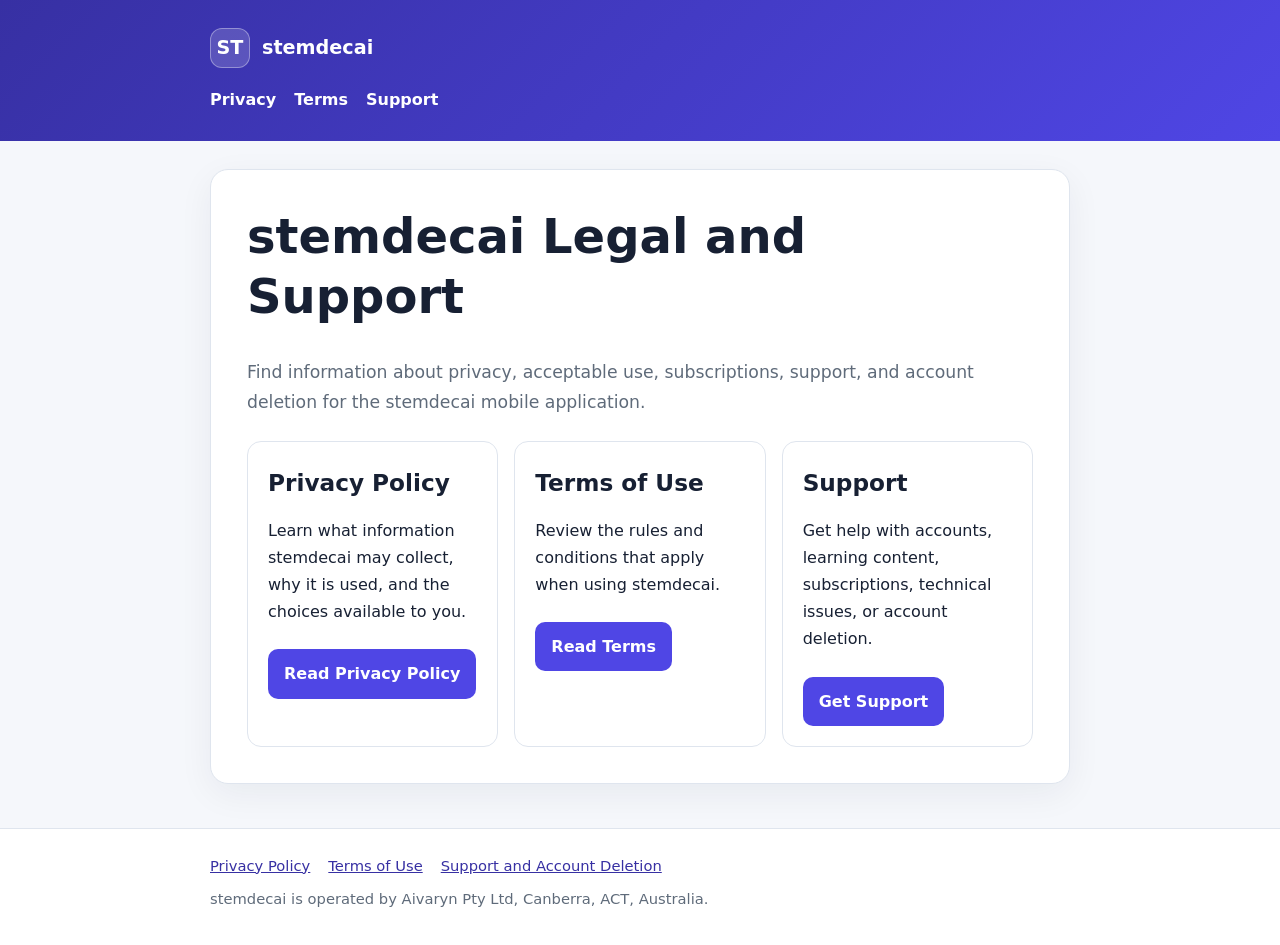
==== index.html @ 9b93790e "init commit" ====
<!doctype html>
<html lang="en">
<head>
  <meta charset="utf-8">
  <meta name="viewport" content="width=device-width, initial-scale=1">
  <meta name="description" content="stemdecai legal information and support.">
  <title>stemdecai | Legal and Support</title>
  <link rel="stylesheet" href="styles.css">
</head>
<body>

<header class="site-header">
  <div class="header-inner">
    <a class="brand" href="index.html">
      <span class="brand-mark" aria-hidden="true">ST</span>
      <span>stemdecai</span>
    </a>
    <nav aria-label="Legal and support navigation">
      <a href="privacy.html">Privacy</a>
      <a href="terms.html">Terms</a>
      <a href="support.html">Support</a>
    </nav>
  </div>
</header>

<main class="container">
  <h1>stemdecai Legal and Support</h1>
  <p class="lead">
    Find information about privacy, acceptable use, subscriptions, support,
    and account deletion for the stemdecai mobile application.
  </p>

  <div class="card-grid">
    <section class="card">
      <h2>Privacy Policy</h2>
      <p>Learn what information stemdecai may collect, why it is used, and the choices available to you.</p>
      <a class="button" href="privacy.html">Read Privacy Policy</a>
    </section>

    <section class="card">
      <h2>Terms of Use</h2>
      <p>Review the rules and conditions that apply when using stemdecai.</p>
      <a class="button" href="terms.html">Read Terms</a>
    </section>

    <section class="card">
      <h2>Support</h2>
      <p>Get help with accounts, learning content, subscriptions, technical issues, or account deletion.</p>
      <a class="button" href="support.html">Get Support</a>
    </section>
  </div>
</main>

<footer class="site-footer">
  <div class="footer-inner">
    <div class="footer-links">
      <a href="privacy.html">Privacy Policy</a>
      <a href="terms.html">Terms of Use</a>
      <a href="support.html">Support and Account Deletion</a>
    </div>
    <div>stemdecai is operated by Aivaryn Pty Ltd, Canberra, ACT, Australia.</div>
  </div>
</footer>

</body>
</html>
---- styles.css ----
:root {
  --brand: #4f46e5;
  --brand-dark: #3730a3;
  --ink: #172033;
  --muted: #5f6b7a;
  --surface: #ffffff;
  --background: #f5f7fb;
  --border: #dfe5ee;
  --success: #0f766e;
  --max-width: 860px;
}

* { box-sizing: border-box; }

html { scroll-behavior: smooth; }

body {
  margin: 0;
  background: var(--background);
  color: var(--ink);
  font-family: Inter, ui-sans-serif, system-ui, -apple-system, BlinkMacSystemFont,
    "Segoe UI", sans-serif;
  font-size: 16px;
  line-height: 1.7;
}

a { color: var(--brand-dark); }
a:hover { text-decoration-thickness: 2px; }

.site-header {
  background: linear-gradient(135deg, var(--brand-dark), var(--brand));
  color: #fff;
}

.header-inner,
.container,
.footer-inner {
  width: min(calc(100% - 32px), var(--max-width));
  margin: 0 auto;
}

.header-inner { padding: 28px 0; }

.brand {
  display: inline-flex;
  align-items: center;
  gap: 12px;
  color: #fff;
  text-decoration: none;
  font-weight: 800;
  font-size: 1.2rem;
}

.brand-mark {
  display: grid;
  place-items: center;
  width: 40px;
  height: 40px;
  border-radius: 12px;
  background: rgba(255,255,255,.16);
  border: 1px solid rgba(255,255,255,.35);
}

nav {
  display: flex;
  flex-wrap: wrap;
  gap: 10px 18px;
  margin-top: 18px;
}

nav a {
  color: #fff;
  text-decoration: none;
  font-weight: 650;
}

.container {
  margin-top: 28px;
  margin-bottom: 44px;
  padding: 36px;
  background: var(--surface);
  border: 1px solid var(--border);
  border-radius: 18px;
  box-shadow: 0 10px 35px rgba(23, 32, 51, .06);
}

h1, h2, h3 {
  line-height: 1.25;
  color: var(--ink);
}

h1 { margin-top: 0; font-size: clamp(2rem, 5vw, 3rem); }
h2 {
  margin-top: 2.25rem;
  padding-top: .4rem;
  font-size: 1.45rem;
}
h3 { margin-top: 1.5rem; font-size: 1.12rem; }

.lead {
  color: var(--muted);
  font-size: 1.08rem;
}

.meta {
  color: var(--muted);
  font-size: .94rem;
}

.notice {
  margin: 22px 0;
  padding: 16px 18px;
  border-left: 4px solid var(--brand);
  background: #eef2ff;
  border-radius: 10px;
}

.success {
  border-left-color: var(--success);
  background: #ecfdf5;
}

.card-grid {
  display: grid;
  grid-template-columns: repeat(auto-fit, minmax(220px, 1fr));
  gap: 16px;
  margin-top: 24px;
}

.card {
  padding: 20px;
  border: 1px solid var(--border);
  border-radius: 14px;
  background: #fff;
}

.card h2, .card h3 { margin-top: 0; }

.button {
  display: inline-block;
  margin-top: 8px;
  padding: 11px 16px;
  border-radius: 10px;
  background: var(--brand);
  color: #fff;
  text-decoration: none;
  font-weight: 750;
}

ul, ol { padding-left: 1.3rem; }

code {
  padding: 2px 6px;
  border-radius: 6px;
  background: #eef1f6;
}

.site-footer {
  border-top: 1px solid var(--border);
  background: #fff;
  color: var(--muted);
}

.footer-inner {
  padding: 24px 0 34px;
  font-size: .92rem;
}

.footer-links {
  display: flex;
  flex-wrap: wrap;
  gap: 12px 18px;
  margin-bottom: 8px;
}

@media (max-width: 600px) {
  .container {
    width: min(calc(100% - 20px), var(--max-width));
    padding: 24px 20px;
    border-radius: 14px;
  }
  .header-inner,
  .footer-inner {
    width: min(calc(100% - 24px), var(--max-width));
  }
}
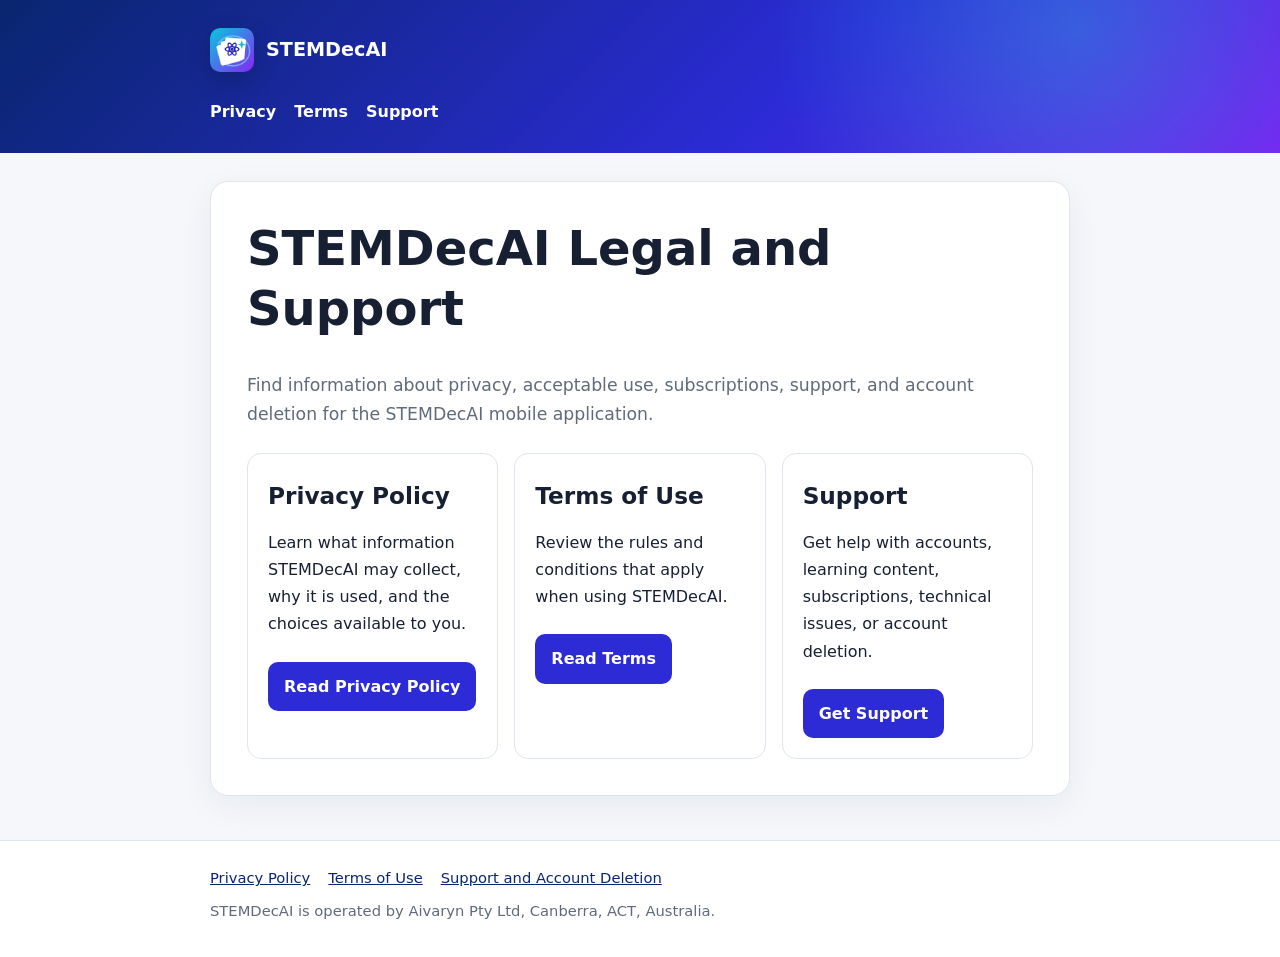
==== commit 710f80ad: "Add STEMDecAI logo and asset generation script - Introduced a new SVG logo for STEMDecAI with a grad" ====
--- a/index.html
+++ b/index.html
@@ -3,8 +3,9 @@
 <head>
   <meta charset="utf-8">
   <meta name="viewport" content="width=device-width, initial-scale=1">
-  <meta name="description" content="stemdecai legal information and support.">
-  <title>stemdecai | Legal and Support</title>
+  <meta name="description" content="STEMDecAI legal information and support.">
+  <title>STEMDecAI | Legal and Support</title>
+  <link rel="icon" type="image/png" href="assets/favicon.png">
   <link rel="stylesheet" href="styles.css">
 </head>
 <body>
@@ -12,8 +13,8 @@
 <header class="site-header">
   <div class="header-inner">
     <a class="brand" href="index.html">
-      <span class="brand-mark" aria-hidden="true">ST</span>
-      <span>stemdecai</span>
+      <img src="assets/stemdecai-logo.png" alt="STEMDecAI logo" class="brand-logo">
+      <span>STEMDecAI</span>
     </a>
     <nav aria-label="Legal and support navigation">
       <a href="privacy.html">Privacy</a>
@@ -24,22 +25,22 @@
 </header>
 
 <main class="container">
-  <h1>stemdecai Legal and Support</h1>
+  <h1>STEMDecAI Legal and Support</h1>
   <p class="lead">
     Find information about privacy, acceptable use, subscriptions, support,
-    and account deletion for the stemdecai mobile application.
+    and account deletion for the STEMDecAI mobile application.
   </p>
 
   <div class="card-grid">
     <section class="card">
       <h2>Privacy Policy</h2>
-      <p>Learn what information stemdecai may collect, why it is used, and the choices available to you.</p>
+      <p>Learn what information STEMDecAI may collect, why it is used, and the choices available to you.</p>
       <a class="button" href="privacy.html">Read Privacy Policy</a>
     </section>
 
     <section class="card">
       <h2>Terms of Use</h2>
-      <p>Review the rules and conditions that apply when using stemdecai.</p>
+      <p>Review the rules and conditions that apply when using STEMDecAI.</p>
       <a class="button" href="terms.html">Read Terms</a>
     </section>
 
@@ -58,7 +59,7 @@
       <a href="terms.html">Terms of Use</a>
       <a href="support.html">Support and Account Deletion</a>
     </div>
-    <div>stemdecai is operated by Aivaryn Pty Ltd, Canberra, ACT, Australia.</div>
+    <div>STEMDecAI is operated by Aivaryn Pty Ltd, Canberra, ACT, Australia.</div>
   </div>
 </footer>
 
--- a/styles.css
+++ b/styles.css
@@ -1,6 +1,7 @@
 :root {
-  --brand: #4f46e5;
-  --brand-dark: #3730a3;
+  --brand: #2c2bd6;
+  --brand-dark: #09266f;
+  --accent: #16c8d8;
   --ink: #172033;
   --muted: #5f6b7a;
   --surface: #ffffff;
@@ -28,7 +29,9 @@
 a:hover { text-decoration-thickness: 2px; }
 
 .site-header {
-  background: linear-gradient(135deg, var(--brand-dark), var(--brand));
+  background:
+    radial-gradient(circle at 84% 18%, rgba(22, 200, 216, .34), transparent 28%),
+    linear-gradient(135deg, var(--brand-dark), var(--brand) 62%, #7a1ff2);
   color: #fff;
 }
 
@@ -51,14 +54,12 @@
   font-size: 1.2rem;
 }
 
-.brand-mark {
-  display: grid;
-  place-items: center;
-  width: 40px;
-  height: 40px;
-  border-radius: 12px;
-  background: rgba(255,255,255,.16);
-  border: 1px solid rgba(255,255,255,.35);
+.brand-logo {
+  width: 44px;
+  height: 44px;
+  object-fit: contain;
+  border-radius: 10px;
+  box-shadow: 0 8px 24px rgba(0, 0, 0, .18);
 }
 
 nav {
@@ -147,6 +148,10 @@
   font-weight: 750;
 }
 
+.button:hover {
+  background: var(--brand-dark);
+}
+
 ul, ol { padding-left: 1.3rem; }
 
 code {
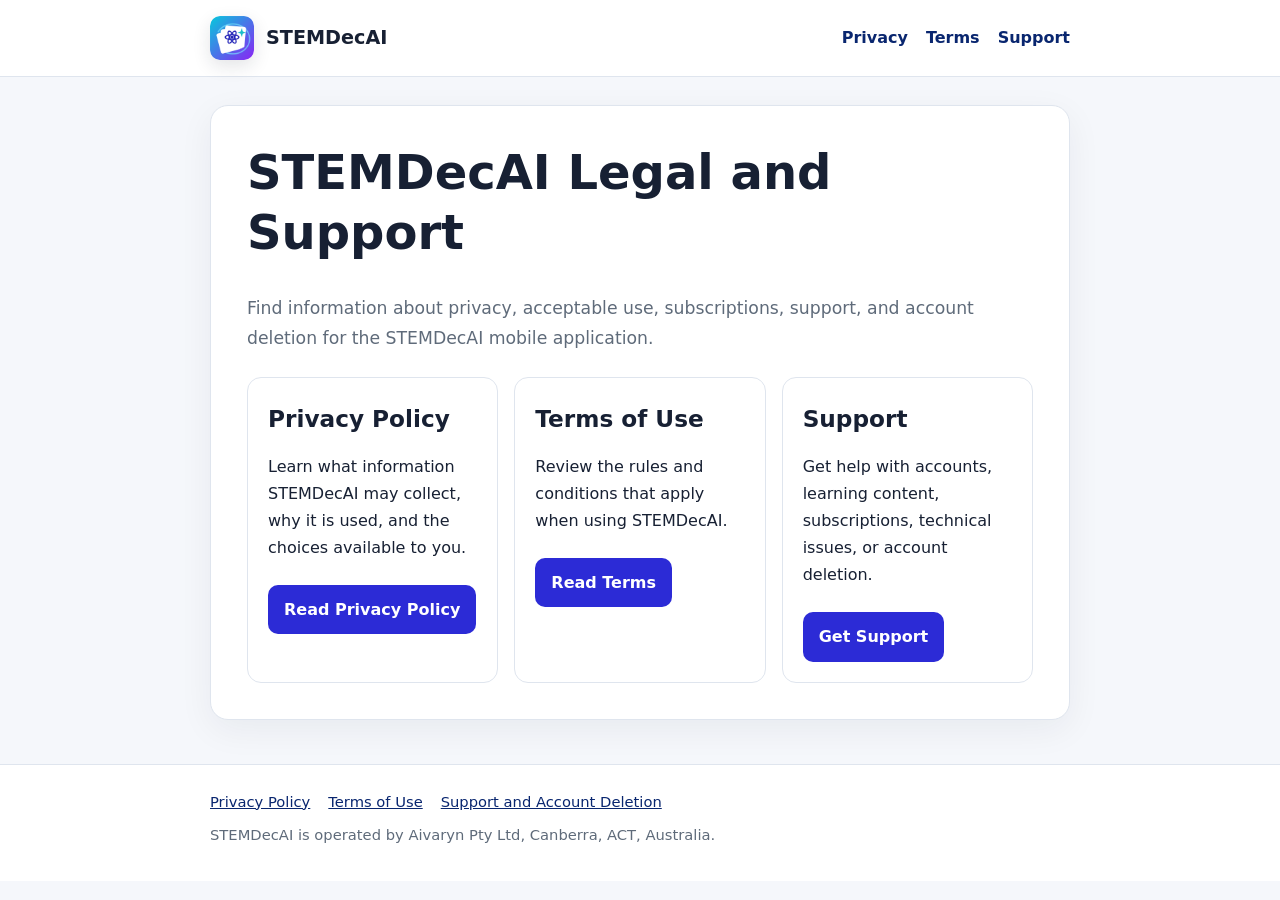
==== commit c20dc347: "Update header logo size and adjust site header styles for consistency" ====
--- a/index.html
+++ b/index.html
@@ -13,7 +13,7 @@
 <header class="site-header">
   <div class="header-inner">
     <a class="brand" href="index.html">
-      <img src="assets/stemdecai-logo.png" alt="STEMDecAI logo" class="brand-logo">
+      <img src="assets/stemdecai-logo.png" alt="STEMDecAI logo" class="brand-logo" width="44" height="44">
       <span>STEMDecAI</span>
     </a>
     <nav aria-label="Legal and support navigation">
--- a/styles.css
+++ b/styles.css
@@ -29,10 +29,9 @@
 a:hover { text-decoration-thickness: 2px; }
 
 .site-header {
-  background:
-    radial-gradient(circle at 84% 18%, rgba(22, 200, 216, .34), transparent 28%),
-    linear-gradient(135deg, var(--brand-dark), var(--brand) 62%, #7a1ff2);
-  color: #fff;
+  background: #fff;
+  color: var(--ink);
+  border-bottom: 1px solid var(--border);
 }
 
 .header-inner,
@@ -42,13 +41,19 @@
   margin: 0 auto;
 }
 
-.header-inner { padding: 28px 0; }
+.header-inner {
+  display: flex;
+  align-items: center;
+  justify-content: space-between;
+  gap: 24px;
+  padding: 16px 0;
+}
 
 .brand {
   display: inline-flex;
   align-items: center;
   gap: 12px;
-  color: #fff;
+  color: var(--ink);
   text-decoration: none;
   font-weight: 800;
   font-size: 1.2rem;
@@ -57,20 +62,31 @@
 .brand-logo {
   width: 44px;
   height: 44px;
+  max-width: 44px;
+  max-height: 44px;
   object-fit: contain;
   border-radius: 10px;
-  box-shadow: 0 8px 24px rgba(0, 0, 0, .18);
+  display: block;
+  flex: 0 0 44px;
+  box-shadow: 0 6px 18px rgba(23, 32, 51, .12);
+}
+
+.brand img {
+  width: 44px;
+  height: 44px;
+  max-width: 44px;
+  max-height: 44px;
 }
 
 nav {
   display: flex;
   flex-wrap: wrap;
   gap: 10px 18px;
-  margin-top: 18px;
+  margin-top: 0;
 }
 
 nav a {
-  color: #fff;
+  color: var(--brand-dark);
   text-decoration: none;
   font-weight: 650;
 }
@@ -188,4 +204,9 @@
   .footer-inner {
     width: min(calc(100% - 24px), var(--max-width));
   }
-}
+  .header-inner {
+    align-items: flex-start;
+    flex-direction: column;
+    gap: 12px;
+  }
+}
